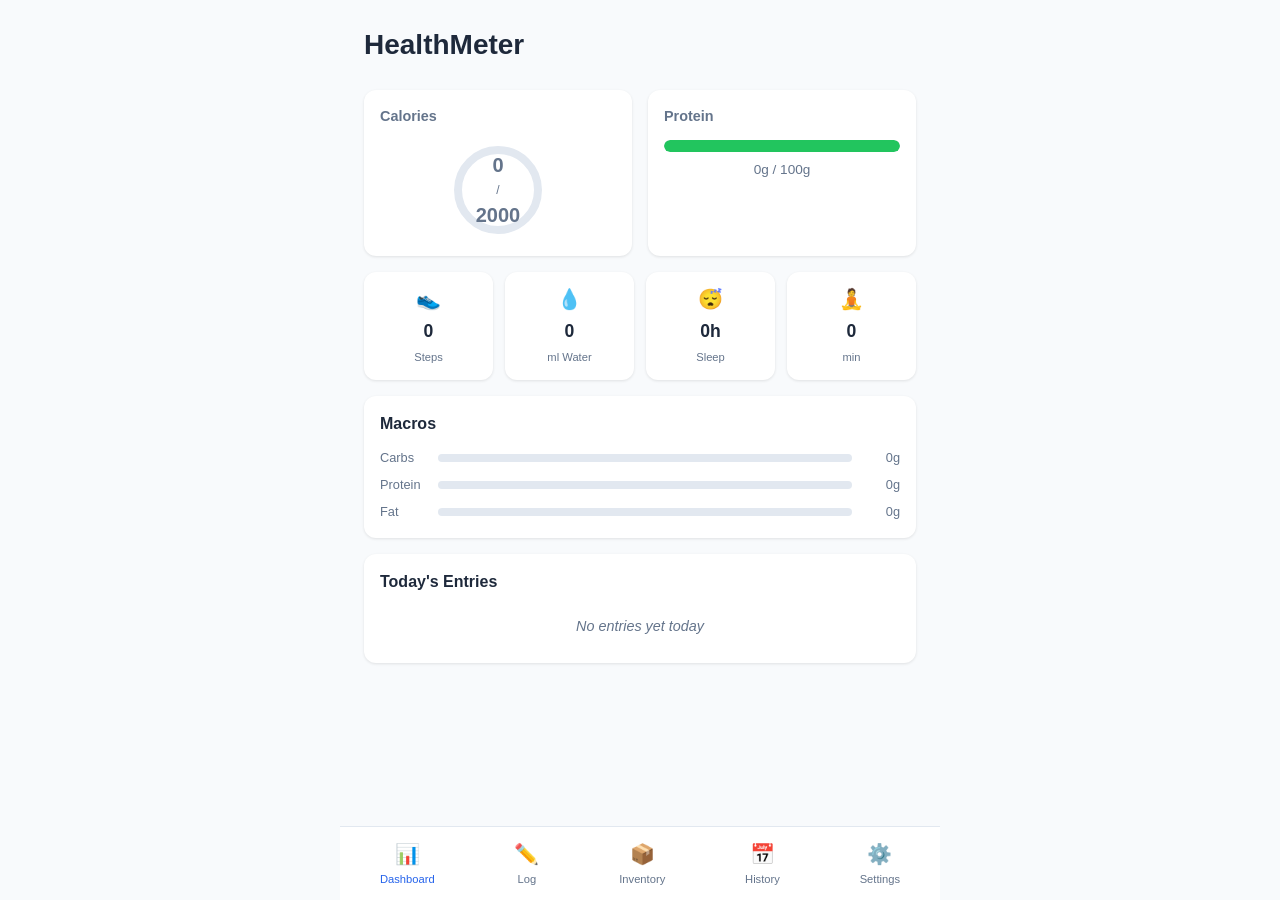
==== index.html @ 16e6d63a "Phase 1: Set up PWA foundation with IndexedDB, service worker, and core pages" ====
<!DOCTYPE html>
<html lang="en">
<head>
    <meta charset="UTF-8">
    <meta name="viewport" content="width=device-width, initial-scale=1.0">
    <meta name="theme-color" content="#2563eb">
    <meta name="description" content="Health tracking PWA for wellbeing monitoring">
    <title>HealthMeter</title>
    <link rel="manifest" href="manifest.json">
    <link rel="stylesheet" href="css/styles.css">
    <link rel="icon" type="image/svg+xml" href="data:image/svg+xml,<svg xmlns='http://www.w3.org/2000/svg' viewBox='0 0 100 100'><text y='.9em' font-size='90'>💪</text></svg>">
</head>
<body>
    <nav class="bottom-nav">
        <a href="index.html" class="nav-item active">
            <span class="nav-icon">📊</span>
            <span class="nav-label">Dashboard</span>
        </a>
        <a href="pages/log.html" class="nav-item">
            <span class="nav-icon">✏️</span>
            <span class="nav-label">Log</span>
        </a>
        <a href="pages/inventory.html" class="nav-item">
            <span class="nav-icon">📦</span>
            <span class="nav-label">Inventory</span>
        </a>
        <a href="pages/history.html" class="nav-item">
            <span class="nav-icon">📅</span>
            <span class="nav-label">History</span>
        </a>
        <a href="pages/settings.html" class="nav-item">
            <span class="nav-icon">⚙️</span>
            <span class="nav-label">Settings</span>
        </a>
    </nav>

    <main class="container">
        <header class="page-header">
            <h1>HealthMeter</h1>
            <p class="date-display" id="currentDate"></p>
        </header>

        <section class="summary-cards">
            <div class="card calorie-card">
                <h3>Calories</h3>
                <div class="progress-ring">
                    <svg viewBox="0 0 100 100">
                        <circle class="progress-bg" cx="50" cy="50" r="40"/>
                        <circle class="progress-fill" cx="50" cy="50" r="40" id="calorieProgress"/>
                    </svg>
                    <div class="progress-text">
                        <span id="caloriesConsumed">0</span>
                        <span class="target">/ <span id="calorieTarget">2000</span></span>
                    </div>
                </div>
            </div>

            <div class="card protein-card">
                <h3>Protein</h3>
                <div class="progress-bar-container">
                    <div class="progress-bar" id="proteinProgress"></div>
                </div>
                <p class="progress-text"><span id="proteinConsumed">0</span>g / <span id="proteinTarget">100</span>g</p>
            </div>
        </section>

        <section class="quick-stats">
            <div class="stat-item">
                <span class="stat-icon">👟</span>
                <span class="stat-value" id="stepsValue">0</span>
                <span class="stat-label">Steps</span>
            </div>
            <div class="stat-item">
                <span class="stat-icon">💧</span>
                <span class="stat-value" id="waterValue">0</span>
                <span class="stat-label">ml Water</span>
            </div>
            <div class="stat-item">
                <span class="stat-icon">😴</span>
                <span class="stat-value" id="sleepValue">0h</span>
                <span class="stat-label">Sleep</span>
            </div>
            <div class="stat-item">
                <span class="stat-icon">🧘</span>
                <span class="stat-value" id="meditationValue">0</span>
                <span class="stat-label">min</span>
            </div>
        </section>

        <section class="macros-summary">
            <h2>Macros</h2>
            <div class="macro-bars">
                <div class="macro-item">
                    <label>Carbs</label>
                    <div class="macro-bar">
                        <div class="macro-fill carbs" id="carbsBar" style="width: 0%"></div>
                    </div>
                    <span id="carbsValue">0g</span>
                </div>
                <div class="macro-item">
                    <label>Protein</label>
                    <div class="macro-bar">
                        <div class="macro-fill protein" id="proteinBar" style="width: 0%"></div>
                    </div>
                    <span id="proteinMacroValue">0g</span>
                </div>
                <div class="macro-item">
                    <label>Fat</label>
                    <div class="macro-bar">
                        <div class="macro-fill fat" id="fatBar" style="width: 0%"></div>
                    </div>
                    <span id="fatValue">0g</span>
                </div>
            </div>
        </section>

        <section class="recent-entries">
            <h2>Today's Entries</h2>
            <ul id="todayEntries" class="entries-list">
                <li class="empty-state">No entries yet today</li>
            </ul>
        </section>
    </main>

    <script src="js/db.js"></script>
    <script src="js/app.js"></script>
    <script>
        if ('serviceWorker' in navigator) {
            navigator.serviceWorker.register('sw.js')
                .then(reg => console.log('SW registered'))
                .catch(err => console.error('SW registration failed:', err));
        }
    </script>
</body>
</html>
---- css/styles.css ----
:root {
    --primary: #2563eb;
    --primary-dark: #1d4ed8;
    --secondary: #64748b;
    --success: #22c55e;
    --warning: #f59e0b;
    --danger: #ef4444;
    --bg: #f8fafc;
    --card-bg: #ffffff;
    --text: #1e293b;
    --text-light: #64748b;
    --border: #e2e8f0;
    --shadow: 0 1px 3px rgba(0,0,0,0.1);
    --radius: 12px;
    --radius-sm: 8px;
}

* {
    margin: 0;
    padding: 0;
    box-sizing: border-box;
}

body {
    font-family: -apple-system, BlinkMacSystemFont, 'Segoe UI', Roboto, sans-serif;
    background: var(--bg);
    color: var(--text);
    line-height: 1.5;
    padding-bottom: 80px;
}

.container {
    max-width: 600px;
    margin: 0 auto;
    padding: 16px;
}

.page-header {
    margin-bottom: 24px;
}

.page-header h1 {
    font-size: 1.75rem;
    font-weight: 700;
    color: var(--text);
}

.date-display {
    color: var(--text-light);
    font-size: 0.9rem;
}

/* Bottom Navigation */
.bottom-nav {
    position: fixed;
    bottom: 0;
    left: 0;
    right: 0;
    background: var(--card-bg);
    border-top: 1px solid var(--border);
    display: flex;
    justify-content: space-around;
    padding: 8px 0;
    z-index: 100;
}

.nav-item {
    display: flex;
    flex-direction: column;
    align-items: center;
    text-decoration: none;
    color: var(--text-light);
    padding: 4px 12px;
    border-radius: var(--radius-sm);
    transition: all 0.2s;
}

.nav-item.active {
    color: var(--primary);
}

.nav-item:hover {
    background: var(--bg);
}

.nav-icon {
    font-size: 1.25rem;
}

.nav-label {
    font-size: 0.7rem;
    margin-top: 2px;
}

/* Cards */
.card {
    background: var(--card-bg);
    border-radius: var(--radius);
    padding: 16px;
    box-shadow: var(--shadow);
}

.summary-cards {
    display: grid;
    grid-template-columns: 1fr 1fr;
    gap: 16px;
    margin-bottom: 16px;
}

.card h3 {
    font-size: 0.9rem;
    color: var(--text-light);
    margin-bottom: 12px;
}

/* Progress Ring */
.progress-ring {
    position: relative;
    width: 100px;
    height: 100px;
    margin: 0 auto;
}

.progress-ring svg {
    transform: rotate(-90deg);
}

.progress-ring circle {
    fill: none;
    stroke-width: 8;
    stroke-linecap: round;
}

.progress-bg {
    stroke: var(--border);
}

.progress-fill {
    stroke: var(--primary);
    stroke-dasharray: 251.2;
    stroke-dashoffset: 251.2;
    transition: stroke-dashoffset 0.5s ease;
}

.progress-ring .progress-text {
    position: absolute;
    top: 50%;
    left: 50%;
    transform: translate(-50%, -50%);
    text-align: center;
}

.progress-ring .progress-text span:first-child {
    font-size: 1.25rem;
    font-weight: 700;
    display: block;
}

.progress-ring .target {
    font-size: 0.75rem;
    color: var(--text-light);
}

/* Progress Bar */
.progress-bar-container {
    height: 12px;
    background: var(--border);
    border-radius: 6px;
    overflow: hidden;
    margin-bottom: 8px;
}

.progress-bar {
    height: 100%;
    background: var(--success);
    border-radius: 6px;
    transition: width 0.5s ease;
}

.progress-text {
    text-align: center;
    font-size: 0.85rem;
    color: var(--text-light);
}

/* Quick Stats */
.quick-stats {
    display: grid;
    grid-template-columns: repeat(4, 1fr);
    gap: 12px;
    margin-bottom: 16px;
}

.stat-item {
    background: var(--card-bg);
    border-radius: var(--radius);
    padding: 12px;
    text-align: center;
    box-shadow: var(--shadow);
}

.stat-icon {
    font-size: 1.25rem;
    display: block;
    margin-bottom: 4px;
}

.stat-value {
    font-size: 1.1rem;
    font-weight: 700;
    display: block;
}

.stat-label {
    font-size: 0.7rem;
    color: var(--text-light);
}

/* Macros */
.macros-summary {
    background: var(--card-bg);
    border-radius: var(--radius);
    padding: 16px;
    margin-bottom: 16px;
    box-shadow: var(--shadow);
}

.macros-summary h2 {
    font-size: 1rem;
    margin-bottom: 12px;
}

.macro-bars {
    display: flex;
    flex-direction: column;
    gap: 8px;
}

.macro-item {
    display: flex;
    align-items: center;
    gap: 8px;
}

.macro-item label {
    width: 50px;
    font-size: 0.8rem;
    color: var(--text-light);
}

.macro-bar {
    flex: 1;
    height: 8px;
    background: var(--border);
    border-radius: 4px;
    overflow: hidden;
}

.macro-fill {
    height: 100%;
    border-radius: 4px;
    transition: width 0.5s ease;
}

.macro-fill.carbs { background: #f59e0b; }
.macro-fill.protein { background: #22c55e; }
.macro-fill.fat { background: #ef4444; }

.macro-item span {
    width: 40px;
    text-align: right;
    font-size: 0.8rem;
    color: var(--text-light);
}

/* Recent Entries */
.recent-entries {
    background: var(--card-bg);
    border-radius: var(--radius);
    padding: 16px;
    box-shadow: var(--shadow);
}

.recent-entries h2 {
    font-size: 1rem;
    margin-bottom: 12px;
}

.entries-list {
    list-style: none;
}

.entries-list li {
    padding: 10px 0;
    border-bottom: 1px solid var(--border);
    font-size: 0.9rem;
}

.entries-list li:last-child {
    border-bottom: none;
}

.empty-state {
    text-align: center;
    color: var(--text-light);
    font-style: italic;
}

/* Forms */
.form-group {
    margin-bottom: 16px;
}

.form-group label {
    display: block;
    font-size: 0.85rem;
    color: var(--text-light);
    margin-bottom: 6px;
}

.form-group input,
.form-group select,
.form-group textarea {
    width: 100%;
    padding: 10px 12px;
    border: 1px solid var(--border);
    border-radius: var(--radius-sm);
    font-size: 1rem;
    background: var(--card-bg);
}

.form-group input:focus,
.form-group select:focus,
.form-group textarea:focus {
    outline: none;
    border-color: var(--primary);
    box-shadow: 0 0 0 3px rgba(37, 99, 235, 0.1);
}

/* Buttons */
.btn {
    display: inline-block;
    padding: 10px 20px;
    border: none;
    border-radius: var(--radius-sm);
    font-size: 0.95rem;
    font-weight: 500;
    cursor: pointer;
    transition: all 0.2s;
    text-align: center;
    text-decoration: none;
}

.btn-primary {
    background: var(--primary);
    color: white;
}

.btn-primary:hover {
    background: var(--primary-dark);
}

.btn-secondary {
    background: var(--bg);
    color: var(--text);
    border: 1px solid var(--border);
}

.btn-danger {
    background: var(--danger);
    color: white;
}

.btn-block {
    display: block;
    width: 100%;
}

/* Page specific styles */
.page-container {
    padding: 16px;
    max-width: 600px;
    margin: 0 auto;
    padding-bottom: 80px;
}

.page-title {
    font-size: 1.5rem;
    margin-bottom: 20px;
}

.section {
    background: var(--card-bg);
    border-radius: var(--radius);
    padding: 16px;
    margin-bottom: 16px;
    box-shadow: var(--shadow);
}

.section-title {
    font-size: 1rem;
    margin-bottom: 12px;
    display: flex;
    justify-content: space-between;
    align-items: center;
}

.entry-item {
    display: flex;
    justify-content: space-between;
    align-items: center;
    padding: 10px 0;
    border-bottom: 1px solid var(--border);
}

.entry-item:last-child {
    border-bottom: none;
}

.entry-name {
    font-weight: 500;
}

.entry-detail {
    font-size: 0.8rem;
    color: var(--text-light);
}

.entry-actions {
    display: flex;
    gap: 8px;
}

.btn-sm {
    padding: 4px 8px;
    font-size: 0.8rem;
}

/* Modal */
.modal {
    display: none;
    position: fixed;
    top: 0;
    left: 0;
    right: 0;
    bottom: 0;
    background: rgba(0,0,0,0.5);
    z-index: 200;
    align-items: center;
    justify-content: center;
}

.modal.active {
    display: flex;
}

.modal-content {
    background: var(--card-bg);
    border-radius: var(--radius);
    padding: 20px;
    width: 90%;
    max-width: 400px;
    max-height: 80vh;
    overflow-y: auto;
}

.modal-header {
    display: flex;
    justify-content: space-between;
    align-items: center;
    margin-bottom: 16px;
}

.modal-header h3 {
    font-size: 1.1rem;
}

.modal-close {
    background: none;
    border: none;
    font-size: 1.5rem;
    cursor: pointer;
    color: var(--text-light);
}

/* Tabs */
.tabs {
    display: flex;
    gap: 8px;
    margin-bottom: 16px;
    border-bottom: 1px solid var(--border);
    padding-bottom: 8px;
}

.tab {
    padding: 8px 16px;
    border: none;
    background: none;
    cursor: pointer;
    font-size: 0.9rem;
    color: var(--text-light);
    border-radius: var(--radius-sm);
}

.tab.active {
    background: var(--primary);
    color: white;
}

/* Charts container */
.chart-container {
    height: 200px;
    margin: 16px 0;
}

/* Utility */
.text-center { text-align: center; }
.mt-2 { margin-top: 8px; }
.mt-4 { margin-top: 16px; }
.mb-2 { margin-bottom: 8px; }
.mb-4 { margin-bottom: 16px; }
.hidden { display: none; }

@media (min-width: 768px) {
    .container {
        padding: 24px;
    }
    
    .bottom-nav {
        max-width: 600px;
        left: 50%;
        transform: translateX(-50%);
    }
}
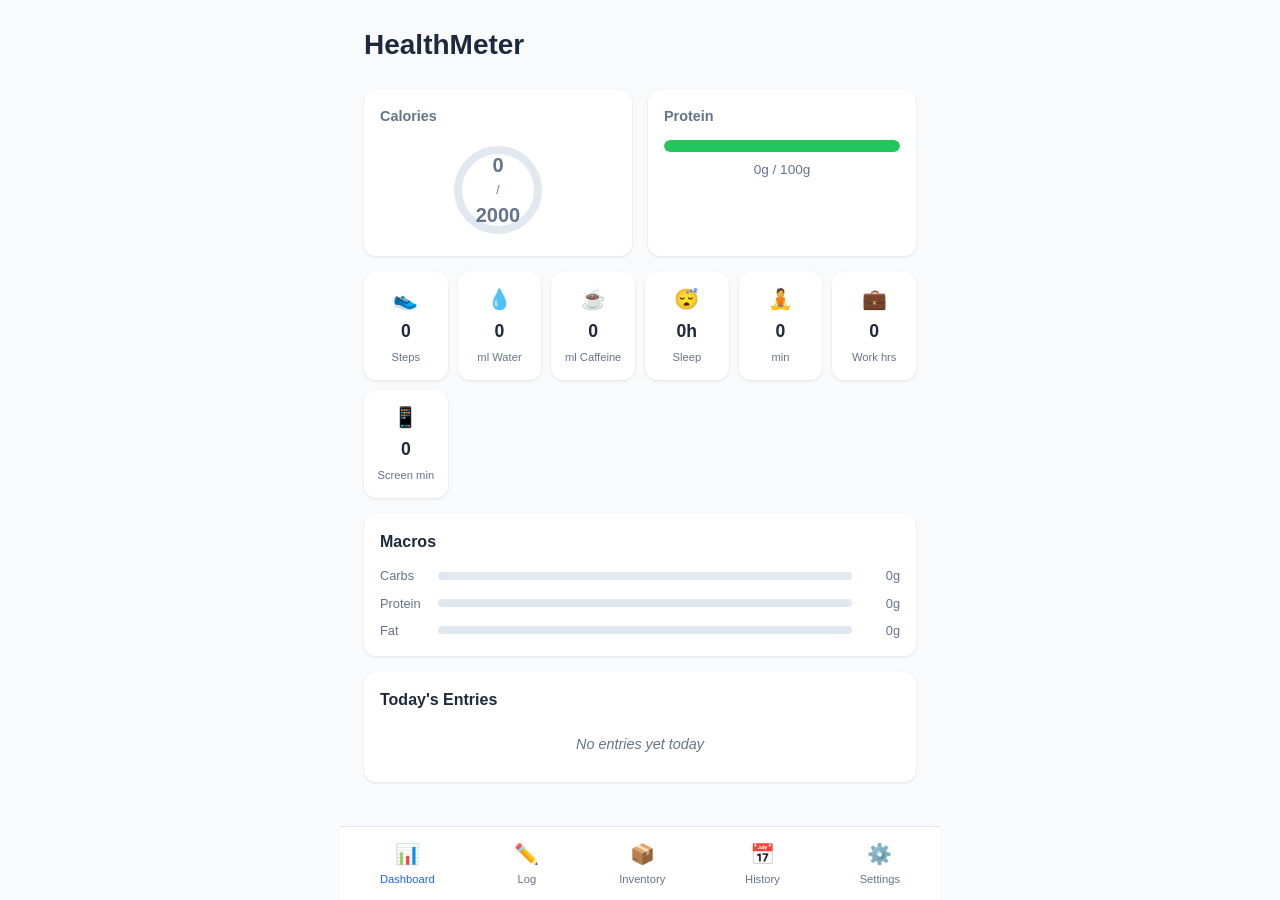
==== commit 887b68b9: "Complete app: fix bugs, add charts, screen time, caffeine tracking" ====
--- a/index.html
+++ b/index.html
@@ -76,6 +76,11 @@
                 <span class="stat-label">ml Water</span>
             </div>
             <div class="stat-item">
+                <span class="stat-icon">☕</span>
+                <span class="stat-value" id="caffeineValue">0</span>
+                <span class="stat-label">ml Caffeine</span>
+            </div>
+            <div class="stat-item">
                 <span class="stat-icon">😴</span>
                 <span class="stat-value" id="sleepValue">0h</span>
                 <span class="stat-label">Sleep</span>
@@ -84,6 +89,16 @@
                 <span class="stat-icon">🧘</span>
                 <span class="stat-value" id="meditationValue">0</span>
                 <span class="stat-label">min</span>
+            </div>
+            <div class="stat-item">
+                <span class="stat-icon">💼</span>
+                <span class="stat-value" id="workHoursValue">0</span>
+                <span class="stat-label">Work hrs</span>
+            </div>
+            <div class="stat-item">
+                <span class="stat-icon">📱</span>
+                <span class="stat-value" id="screenTimeValue">0</span>
+                <span class="stat-label">Screen min</span>
             </div>
         </section>
 
--- a/css/styles.css
+++ b/css/styles.css
@@ -186,9 +186,15 @@
 /* Quick Stats */
 .quick-stats {
     display: grid;
-    grid-template-columns: repeat(4, 1fr);
-    gap: 12px;
-    margin-bottom: 16px;
+    grid-template-columns: repeat(3, 1fr);
+    gap: 10px;
+    margin-bottom: 16px;
+}
+
+@media (min-width: 500px) {
+    .quick-stats {
+        grid-template-columns: repeat(6, 1fr);
+    }
 }
 
 .stat-item {
